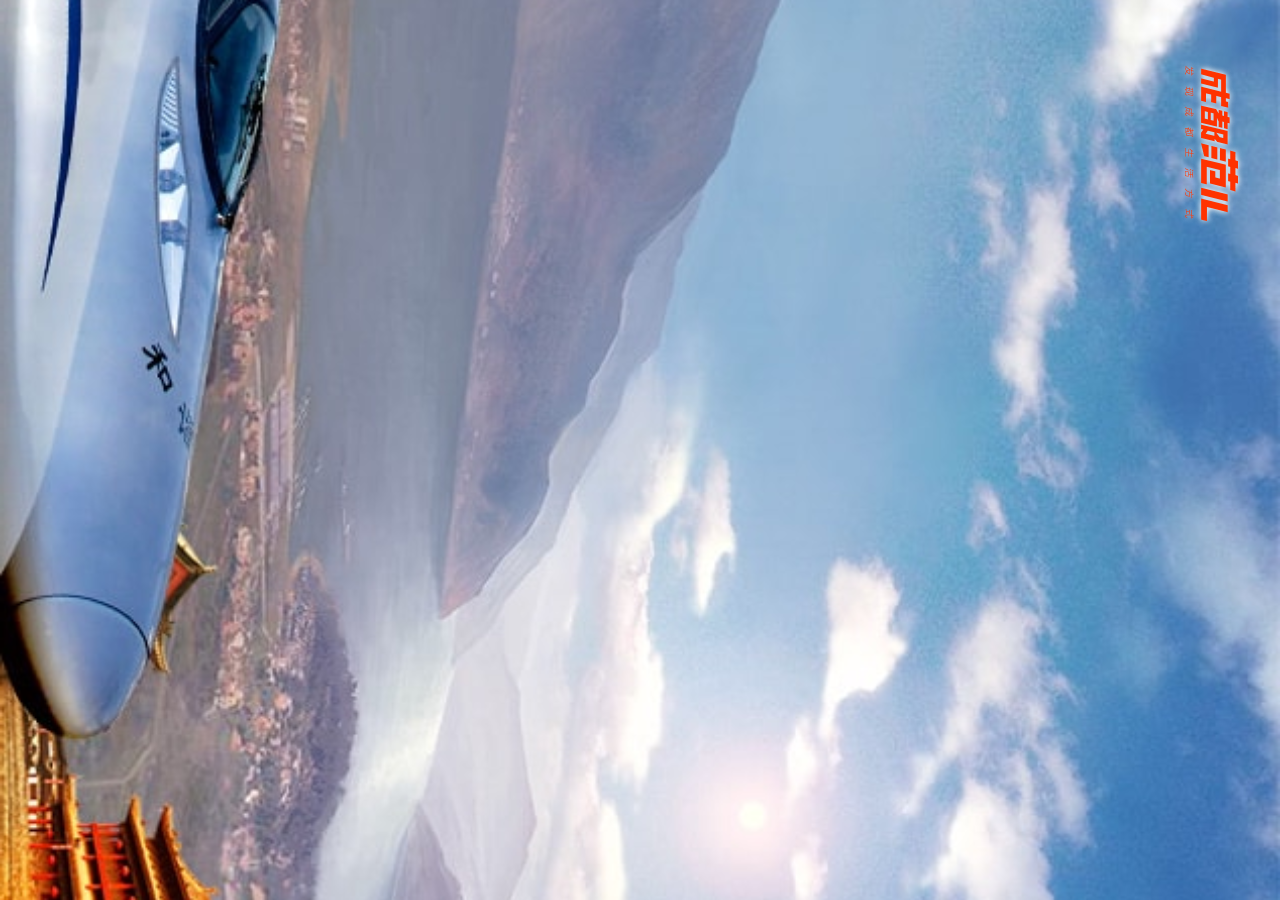
==== spe/xcgt/index.html @ 491442dd "西城高铁，横屏展示" ====
<!DOCTYPE html>
<html>
<head>
	<title>西城高铁</title>
	 <meta http-equiv=Content-Type content="text/html;charset=utf-8">
	<meta name="viewport" content="width=device-width, initial-scale=1, maximum-scale=1">
	<link rel="stylesheet" type="text/css" href="static/styles/style.css?18">
	<script>
	    var deviceWidth = document.documentElement.clientWidth;
	    if(deviceWidth > 750) deviceWidth = 750;
	    document.documentElement.style.fontSize = deviceWidth / 7.5 + 'px';
	</script>

</head>
<body>
	<div id="container" class="r90">
		<div class="prepare-page">
			<div class="inner">
				<!-- <img class="loading" src="./static/images/loading.png"> -->
				<div class="progresstext"></div>
				<div class="progress">
					<div class="progressbar"></div>
				</div>
			</div>
		</div>
		<div class="main-page">
		</div>
	</div>
	<script type="text/html" id="page1">
		<div class="page-1">
			<img src="static/images/cdfer.png" alt="" class="logo">
			<img src="static/images/title.png" alt="" class="title">
			<img src="static/images/xian_title.png" alt="" class="subtitle">
			<a class="start-btn" href="javascript:;"></a>
			<p>抵制不良游戏，拒绝盗版游戏。注意自我保护，谨防受骗上当。适度游戏益脑，沉迷游戏伤身。合理安排时间，享受健康生活。</p>
		</div>
	</script>
	<script type="text/html" id="page2">
		<div class="page-2">
			<div class="panel-box cc">
				<div class="header">点击选择你的交通工具</div>
				<a class="gt" href="javascript:;">高铁</a>
				<a class="hj" href="javascript:;">灰机</a>
			</div>
		</div>
	</script>
	<script type="text/html" id="comfirmTpl">
		<div class="mask">
			<div class="panel-box">
				<div class="header">提示</div>
				<p class="content">[content]</p>
				<!-- <p class="content">确认选择<em>高铁</em>？</p> -->
				<a class="confirm-btn" dataid="[id]" href="javascript:;">确 定</a>
			</div>
		</div>
	</script>
	<script type="text/html" id="page3">
		<div class="page-3">
			<div class="extra-info">
				<img src="static/images/bc.png" alt="bc" class="bc">
				<img src="static/images/zb.png" alt="zb" class="zb">
				<img src="static/images/map.png" alt="map" class="map">
			</div>
			<div class="main-info">
				<p class="war-info">
					剩余 <span class="wi-1">100</span>
					行进 <span class="wi-2">712.8</span><br>	
					物资 <span class="wi-3">90</span>
				</p>
				<div class="status-info">
					<div class="dec"></div>
					<p class="title">离开</p>
					<p class="content">车内人数：<i>100</i></p>
				</div>
			</div>
		</div>
	</script>
	<script type="text/html" id="page4">
		<div class="page-4">
			<div class="extra-info">
				<img src="static/images/bc.png" alt="bc" class="bc">
				<img src="static/images/zb.png" alt="zb" class="zb">
				<img src="static/images/map.png" alt="map" class="map">
			</div>
			<p class="war-info">
				剩余 <span class="wi-1">100</span>
				行进 <span class="wi-2">712.8</span><br>	
				物资 <span class="wi-3">5</span>
			</p>
			<div class="hero-info">
				<div class="inner">
					<div class="progress">
						<div class="progressbar"></div>
						<div class="progresstxt">100/100</div>
					</div>
					<p>《寻秦行动》先锋测试</p>
				</div>
				<img src="static/images/h1.png" alt="hero" class="hero">
			</div>
			<div class="nearby">
				<div class="title">附近</div>
				<ul class="img-list">
					<li>
						<img src="static/images/s1.png" id="10" alt="s1">
						<strong>凉皮</strong>初级食品
					</li>
					<li>
						<img src="static/images/s2.png"  id="10" alt="s2">
						<strong>胡辣汤</strong>初级食品
					</li>
					<li>
						<img src="static/images/s3.png" id="40" alt="s3">
						<strong>肉夹馍</strong>中级食品
					</li>
					<li>
						<img src="static/images/s4.png" id="80" alt="s4">
						<strong>羊肉泡馍</strong>高级食品
					</li>
					<li>
						<img src="static/images/s5.png" id="40" alt="s5">
						<strong>岐山哨子面</strong>中级食品
					</li>
				</ul>
			</div>
			<div class="show-box">
				<div class="eat-box">
					<img  class="hide" src="static/images/s1.png" id="" alt="美食">
					<div class="mask hide"></div>
				</div>
				<div class="start-tip hide">
					<img class="st1" src="static/images/d1.png" alt="d1">
				</div>
				<div class="mask tips-mask">
					<p class="tips">经过长途跋涉你已顺利进入西安市区</p>
				</div>
			</div>
			
		</div>
	</script>
	<script type="text/html" id="resultTpl">
		<div class="result-box">
			<img src="static/images/title1.png" alt="a" class="logo">
			<div class="title">第[score]名</div>
			<p>本场人数100</p>
			<p>
				<strong>[content]</strong>
			</p>
			<div class="tool-box">
				<a href="/spe/2017xunqin/index.php">再玩一次</a>
				<a href="javascript:;" class="share-btn">立即分享</a>
			</div>
		</div>
	</script>
	<script type="text/html" id="noticeTpl">
		<div class="notice-box">
			<ul class="notice-list">
				<!-- <li>aaa <img src="static/images/i1.png" alt="i1"> bbb - 第98名产生</li> -->
			</ul>
		</div>
	</script>
	<script type="text/javascript" src="static/scripts/zepto.min.js"></script>
	<script type="text/javascript" src="static/scripts/preLoader.js"></script>
	<script type="text/javascript" src="static/scripts/data.js"></script>
	<script type="text/javascript" src="static/scripts/fx.js"></script>
	<script type="text/javascript" src="static/scripts/main.js?18"></script>
	<script src="http://res.wx.qq.com/open/js/jweixin-1.2.1.js"></script>
	<script src="http://wx.hxpic.com/Common/js/TJDate.js"></script>
	<script>
	TJData.config({
	    h5_id: '5a17f7d78ac196003d39ffe7',
	    init: 'init'
	});
	$.post('http://wx.hxpic.com/wxshare_cdfer.php', {"url": window.location.href}, function (res) {
	    wx.config({
	        appId: res.appId,
	        timestamp: res.timestamp,
	        nonceStr: res.nonceStr,
	        signature: res.signature,
	        //debug    : true,
	        jsApiList: ['onMenuShareTimeline', 'onMenuShareAppMessage', 'onMenuShareWeibo', 'onMenuShareQQ', 'showOptionMenu',  'showMenuItems','showAllNonBaseMenuItem']
	    });
	    wx.ready(function () {
	        var shareData = {
	            title: '西城高铁标题',
	            desc: '西城高铁描述！',
	            link: 'http://wx.hxpic.com/spe/2017xunqin/index.php',
	            imgUrl: 'http://wx.hxpic.com/spe/well/static/images/share.png'
	        };
	        //获取网络类型
	        wx.getNetworkType({
	            success: function (res) {
	                TJData.config({
	                    h5_id: '5a17f7d78ac196003d39ffe7',
	                    networkType: res.networkType
	                });
	            }, fail: function (res) {
	            }
	        });
	        wx.onMenuShareTimeline({
	            title: shareData.title,
	            desc: shareData.desc,
	            link: TJData.shareLink(shareData.link),
	            imgUrl: shareData.imgUrl,
	            success: TJData.shareTimeline
	        });
	        wx.onMenuShareAppMessage({
	            title: shareData.title,
	            desc: shareData.desc,
	            link: TJData.shareLink(shareData.link),
	            imgUrl: shareData.imgUrl,
	            success: TJData.shareAppMessage
	        });
	    });
	}, 'json');
	</script>
</body>
</html>
---- spe/xcgt/static/styles/style.css ----
html, body,
h1, h2, h3, h4, h5, h6,
ul, li, header,
input, button,
p {
  margin: 0;
  padding: 0; }

ul {
  list-style: none; }

em, i {
  font-style: normal; }

a, input, button {
  outline: none;
  border: 0; }

a {
  text-decoration: none; }
  a:hover {
    cursor: pointer; }

img {
  display: block;
  border: 0; }

body {
  width: 100%;
  height: 100%;
  font-size: .26rem;
  color: #333; }

.clearfix:before, .clearfix:after {
  display: block;
  content: '';
  clear: both;
  font-size: 0;
  position: relative; }

.prepare-page, .main-page {
  width: 100%;
  height: 100%;
  overflow: hidden;
  position: absolute;
  z-index: 100;
  top: 0;
  left: 0; }
  .prepare-page .inner, .main-page .inner {
    position: relative; }

/* preloader css */
.prepare-page {
  z-index: 110;
  background: #fff;
  text-align: center; }
  .prepare-page .inner {
    position: absolute;
    top: 45%;
    left: 0;
    width: 100%; }
  .prepare-page .loading {
    margin: -.5rem auto 0;
    width: 3.4rem; }
  .prepare-page .progress {
    margin: 1rem auto;
    width: 3rem;
    height: .1rem;
    border-radius: .1rem;
    background-color: #c2c2c2; }
  .prepare-page .progressbar {
    height: 100%;
    width: 0;
    background-color: #7b9c20; }

@-webkit-keyframes moveFromTop {
  from {
    -webkit-transform: translateY(-100%); }
  to {
    opacity: 1; } }

@keyframes moveFromTop {
  from {
    -webkit-transform: translateY(-100%);
    transform: translateY(-100%); }
  to {
    opacity: 1; } }

@-webkit-keyframes moveFromBottom {
  from {
    -webkit-transform: translateY(100%); }
  to {
    opacity: 1; } }

@keyframes moveFromBottom {
  from {
    -webkit-transform: translateY(100%);
    transform: translateY(100%); }
  to {
    opacity: 1; } }

@-webkit-keyframes moveFromRight {
  from {
    -webkit-transform: translateX(100%); }
  to {
    opacity: 1; } }

@keyframes moveFromRight {
  from {
    -webkit-transform: translateX(100%);
    transform: translateX(100%); }
  to {
    opacity: 1; } }

@-webkit-keyframes moveFromLeft {
  from {
    -webkit-transform: translateX(-100%); }
  to {
    opacity: 1; } }

@keyframes moveFromLeft {
  from {
    -webkit-transform: translateX(-100%);
    transform: translateX(-100%); }
  to {
    opacity: 1; } }

@-webkit-keyframes rotateSlideIn {
  0%, 25% {
    opacity: .5;
    -webkit-transform: translateZ(-500px) translateX(200%); }
  75% {
    opacity: .5;
    -webkit-transform: translateZ(-500px); }
  100% {
    opacity: 1;
    -webkit-transform: translateZ(0) translateX(0); } }

@keyframes rotateSlideIn {
  0%, 25% {
    opacity: .5;
    -webkit-transform: translateZ(-500px) translateX(200%);
    transform: translateZ(-500px) translateX(200%); }
  75% {
    opacity: .5;
    -webkit-transform: translateZ(-500px);
    transform: translateZ(-500px); }
  100% {
    opacity: 1;
    -webkit-transform: translateZ(0) translateX(0);
    transform: translateZ(0) translateX(0); } }

@-webkit-keyframes rotateit {
  from {
    -webkit-transform: rotate(90deg); }
  to {
    -webkit-transform: rotate(-90deg); } }

@keyframes rotateit {
  from {
    -webkit-transform: rotate(90deg);
            transform: rotate(90deg); }
  to {
    -webkit-transform: rotate(-90deg);
            transform: rotate(-90deg); } }

@-webkit-keyframes bling {
  0% {
    box-shadow: inset 0 0 2.88rem 0 rgba(181, 0, 0, 0.64); }
  50% {
    box-shadow: inset 0 0 2.88rem 0 rgba(181, 0, 0, 0.4); }
  100% {
    box-shadow: inset 0 0 2.88rem 0 rgba(181, 0, 0, 0.64); } }

@keyframes bling {
  0% {
    box-shadow: inset 0 0 2.88rem 0 rgba(181, 0, 0, 0.64); }
  50% {
    box-shadow: inset 0 0 2.88rem 0 rgba(181, 0, 0, 0.4); }
  100% {
    box-shadow: inset 0 0 2.88rem 0 rgba(181, 0, 0, 0.64); } }

@-webkit-keyframes ifade {
  from { }
  to {
    bottom: .5rem;
    opacity: 0; } }

@keyframes ifade {
  from { }
  to {
    bottom: .5rem;
    opacity: 0; } }

html, body {
  position: relative;
  width: 100%;
  height: 100%;
  color: #fff;
  font-size: .24rem;
  line-height: 1.5; }

.prepare-page {
  /*display: none;*/
  color: #f17b07;
  font-size: .4rem; }
  .prepare-page .progress {
    margin: .1rem auto;
    background-color: #c2c2c2; }
  .prepare-page .progressbar {
    background-color: #f17b07; }

.r90 {
  -webkit-transform: rotate(90deg);
  transform: rotate(90deg); }

.main-page, .page-1, .page-2, .page-3, .page-4, .mask, .result-box, .or-tip {
  position: relative;
  width: 100%;
  height: 100%; }

/* main page */
#container {
  position: absolute;
  /*width: 1220px;*/
  width: 1334px;
  height: 750px;
  left: 50%;
  top: 50%;
  margin: -375px 0 0 -667px;
  overflow: hidden; }

.page-1 {
  background: url("../images/bg1.jpg") center center no-repeat;
  background-size: cover; }
  .page-1 img, .page-1 .start-btn {
    position: absolute;
    left: 50%;
    top: 50%; }
  .page-1 .bg {
    width: 100%;
    -webkit-transform: translate(-50%);
            transform: translate(-50%); }
  .page-1 .logo {
    width: 1.68rem;
    left: .6rem;
    top: .35rem; }
  .page-1 .title, .page-1 .subtitle, .page-1 .start-btn, .page-1 p {
    opacity: 0; }
  .page-1 .title {
    width: 5.61rem;
    margin-left: -2.8rem;
    margin-top: -2rem;
    -webkit-animation: rotateSlideIn .4s ease-in forwards;
    animation: rotateSlideIn .4s ease-in forwards; }
  .page-1 .subtitle {
    width: 6.4rem;
    margin-left: -3.2rem;
    margin-top: -.4rem;
    -webkit-animation: rotateSlideIn .4s .2s ease-in forwards;
    animation: rotateSlideIn .4s .2s ease-in forwards; }
  .page-1 .start-btn {
    display: block;
    width: 2.37rem;
    height: .77rem;
    margin-left: -1.2rem;
    margin-top: .4rem;
    background: url("../images/start_btn.png") 0 0 no-repeat;
    background-size: 2.37rem;
    -webkit-animation: moveFromBottom .4s .8s ease-in forwards;
    animation: moveFromBottom .4s .8s ease-in forwards; }
  .page-1 p {
    padding: 0 .5rem;
    position: absolute;
    left: 0;
    bottom: .2rem;
    font-size: .2rem;
    color: #fff;
    left: 0;
    bottom: .1rem;
    -webkit-animation: moveFromBottom .4s 1.2s ease-in forwards;
    animation: moveFromBottom .4s 1.2s ease-in forwards; }

.page-2 {
  color: #333;
  background: url("../images/bg1.jpg") 0 0 no-repeat;
  background-size: 100% 100%; }
  .page-2 .cc {
    width: 8.5rem;
    height: 5rem;
    background: rgba(0, 0, 0, 0.5) url("../images/p1.png") center 1rem no-repeat;
    background-size: 6rem; }
    .page-2 .cc a {
      position: absolute;
      left: 50%;
      top: 50%;
      margin-top: .8rem;
      margin-left: 1.2rem;
      display: block;
      width: 2rem;
      height: 1.7rem;
      line-height: 20;
      overflow-y: hidden;
      /*background: rgba(233,0 , 0, .5);*/ }
      .page-2 .cc a.gt {
        margin-left: -3.6rem; }
  .page-2 .header {
    height: .7rem;
    line-height: .7rem;
    text-align: center;
    background-image: linear-gradient(0deg, #a6acad 0%, #ccced0 100%); }

.panel-box {
  width: 4rem;
  height: 3.5rem;
  position: absolute;
  left: 50%;
  top: 50%;
  -webkit-transform: translate(-50%, -50%);
          transform: translate(-50%, -50%);
  background-color: rgba(255, 255, 255, 0.8);
  border: 1px solid #87898f;
  box-shadow: 0px 0px 43px 0px rgba(0, 0, 0, 0.44); }
  .panel-box .content {
    text-align: center;
    padding: .5rem .45rem; }
    .panel-box .content em {
      color: #f00; }

.page-3 {
  background: url("../images/bg2.jpg") 0 0 no-repeat;
  background-size: 100% 100%; }

.page-4 {
  background: url("../images/bg3.jpg") 0 0 no-repeat;
  background-size: 100% 100%; }
  .page-4.bling {
    -webkit-animation: bling 3s ease-in infinite;
    animation: bling 3s ease-in infinite; }
  .page-4 .mask {
    text-align: center;
    font-size: .32rem;
    background-color: rgba(0, 0, 0, 0.8); }
    .page-4 .mask p {
      position: absolute;
      left: 50%;
      top: 50%;
      padding: 1rem 0;
      -webkit-transform: translate(-50%, -50%);
              transform: translate(-50%, -50%); }

.start-tip img {
  position: absolute; }

.start-tip .st1 {
  width: 3.88rem;
  left: 1.3rem;
  top: 1.7rem; }

.start-tip .st2 {
  width: 7.61rem;
  left: 3.1rem;
  top: 1.5rem; }

.start-tip .st3 {
  width: 6.27rem;
  right: 0;
  top: 1.55rem; }

.nearby {
  position: absolute;
  top: 1.2rem;
  right: 2.55rem;
  width: 2.45rem; }
  .nearby .title {
    height: .35rem;
    text-align: center;
    color: #dd9443;
    background-color: #030303; }

.img-list li {
  position: relative;
  height: .7rem;
  padding: .05rem .1rem;
  display: block;
  margin-bottom: 1px;
  color: #59594f;
  text-align: right;
  background-color: rgba(255, 255, 255, 0.6); }
  .img-list li img {
    position: absolute;
    left: 0;
    top: 0;
    width: .8rem;
    background-color: rgba(255, 255, 255, 0.6); }
  .img-list li strong {
    display: block;
    color: #000; }

.eat-box {
  position: absolute;
  top: 3rem;
  right: .05rem;
  width: .8rem;
  height: .8rem;
  overflow: hidden;
  line-height: .8rem;
  text-align: center;
  font-size: .32rem;
  border: .03rem solid #e3e2c4;
  background-color: rgba(0, 0, 0, 0.5); }
  .eat-box img {
    width: .8rem; }

.show-box {
  /*@extend %full;
	position: absolute;
	left: 0;top: 0;*/ }

.notice-box {
  width: 4rem;
  height: .6rem;
  overflow-y: hidden;
  position: absolute;
  left: .15rem;
  bottom: 4.5rem;
  z-index: 5; }

.notice-list {
  position: relative;
  transition: height .5s; }
  .notice-list li {
    display: block;
    line-height: .24rem;
    font-size: .2rem;
    text-align: center;
    white-space: nowrap;
    margin-bottom: .05rem;
    background-color: rgba(0, 0, 0, 0.2); }
    .notice-list li:nth-child(1) {
      opacity: .5; }
    .notice-list li img {
      display: inline-block;
      width: .94rem;
      vertical-align: middle; }

.hero-info {
  width: 3.2rem;
  position: absolute;
  bottom: 0;
  left: 50%;
  -webkit-transform: translate(-50%, 0);
          transform: translate(-50%, 0);
  text-align: center; }
  .hero-info .inner {
    position: relative;
    z-index: 10;
    padding-top: .58rem;
    background: url("../images/p4.png") center 0 no-repeat;
    background-size: 3.21rem; }
  .hero-info .progress {
    width: 100%;
    position: relative;
    height: .3rem;
    line-height: .32rem;
    border: 1px solid #f04125; }
    .hero-info .progress i {
      display: inline-block;
      color: #3ee212;
      font-size: .4rem;
      position: absolute;
      left: 110%;
      bottom: 0;
      -webkit-animation: ifade 1s ease-in forwards;
      animation: ifade 1s ease-in forwards; }
  .hero-info .progressbar {
    width: 100%;
    height: 100%;
    background-color: #f04125; }
  .hero-info .progresstxt {
    width: 100%;
    height: 100%;
    position: absolute;
    left: 0;
    top: 0; }
  .hero-info .hero {
    position: absolute;
    z-index: 5;
    left: -.8rem;
    bottom: 0;
    width: 1.92rem; }

.war-info {
  display: inline-block;
  padding: .15rem .2rem; }
  .war-info span:nth-child(1) {
    display: inline-block;
    width: .6rem; }

.status-info {
  position: absolute;
  left: 50%;
  top: 50%;
  width: 3rem;
  margin-left: -1.5rem; }
  .status-info .title, .status-info .dec {
    width: .78rem;
    height: .78rem; }
  .status-info .dec {
    position: absolute;
    left: 0;
    top: 0;
    background: url("../images/p3.png") 0 0 no-repeat;
    background-size: .78rem;
    transition: -webkit-transform .5s;
    transition: transform .5s;
    transition: transform .5s, -webkit-transform .5s;
    -webkit-transform: rotate(90deg);
    transform: rotate(90deg);
    -webkit-animation: rotateit 1s ease-in infinite;
    animation: rotateit 1s ease-in infinite; }
  .status-info .title {
    line-height: .78rem;
    text-align: center;
    position: relative;
    z-index: 10; }
  .status-info .content {
    position: absolute;
    left: .65rem;
    top: .11rem;
    height: .55rem;
    width: 2.17rem;
    line-height: .55rem;
    text-align: center;
    background: url("../images/p2.png") center right no-repeat;
    background-size: 2.17rem; }

.extra-info img {
  position: absolute; }

.extra-info .bc {
  width: .44rem;
  left: 2.8rem;
  top: .1rem; }

.extra-info .zb {
  width: 3.01rem;
  top: .05rem;
  left: 50%;
  -webkit-transform: translate(-50%, 0);
          transform: translate(-50%, 0); }

.extra-info .map {
  width: 2.29rem;
  right: 0;
  top: 0; }

.confirm-btn {
  display: block;
  width: 1.9rem;
  height: .67rem;
  margin: 0 auto;
  line-height: .67rem;
  text-align: center;
  color: #333;
  background: url("../images/btn1.png") 0 0 no-repeat;
  background-size: 1.9rem; }

.mask {
  position: absolute;
  left: 0;
  top: 0;
  background-color: rgba(0, 0, 0, 0.5); }

.result-box {
  position: absolute;
  left: 0;
  top: 0;
  z-index: 10;
  text-align: center;
  background-color: rgba(0, 0, 0, 0.8); }
  .result-box .logo {
    width: 2.46rem;
    position: absolute;
    right: .5rem;
    top: .3rem; }
  .result-box .title {
    padding-top: 1.5rem;
    font-size: .7rem;
    color: #f7cb06; }
  .result-box strong {
    display: block;
    margin: .4rem auto 1rem;
    font-size: .34rem;
    color: #da6c17; }
  .result-box .tool-box a {
    display: inline-block;
    width: 1.9rem;
    height: .67rem;
    margin: 0 .75rem;
    color: #333;
    line-height: .67rem;
    background: url("../images/btn1.png") 0 0 no-repeat;
    background-size: 1.9rem; }
    .result-box .tool-box a:nth-child(2) {
      background: url("../images/btn2.png") 0 0 no-repeat;
      background-size: 1.9rem; }
  .result-box .share-img {
    width: 100%; }
  .result-box .save-img {
    width: 3.93rem;
    position: absolute;
    left: 50%;
    bottom: .3;
    margin-left: -2rem; }

.or-tip {
  position: absolute;
  left: 0;
  top: 0;
  z-index: 100;
  background-color: rgba(0, 0, 0, 0.8); }
  .or-tip img {
    widows: 2.85rem;
    position: absolute;
    left: 50%;
    top: 50%;
    -webkit-transform: translate(-50%, -50%);
            transform: translate(-50%, -50%); }

.hide {
  display: none; }
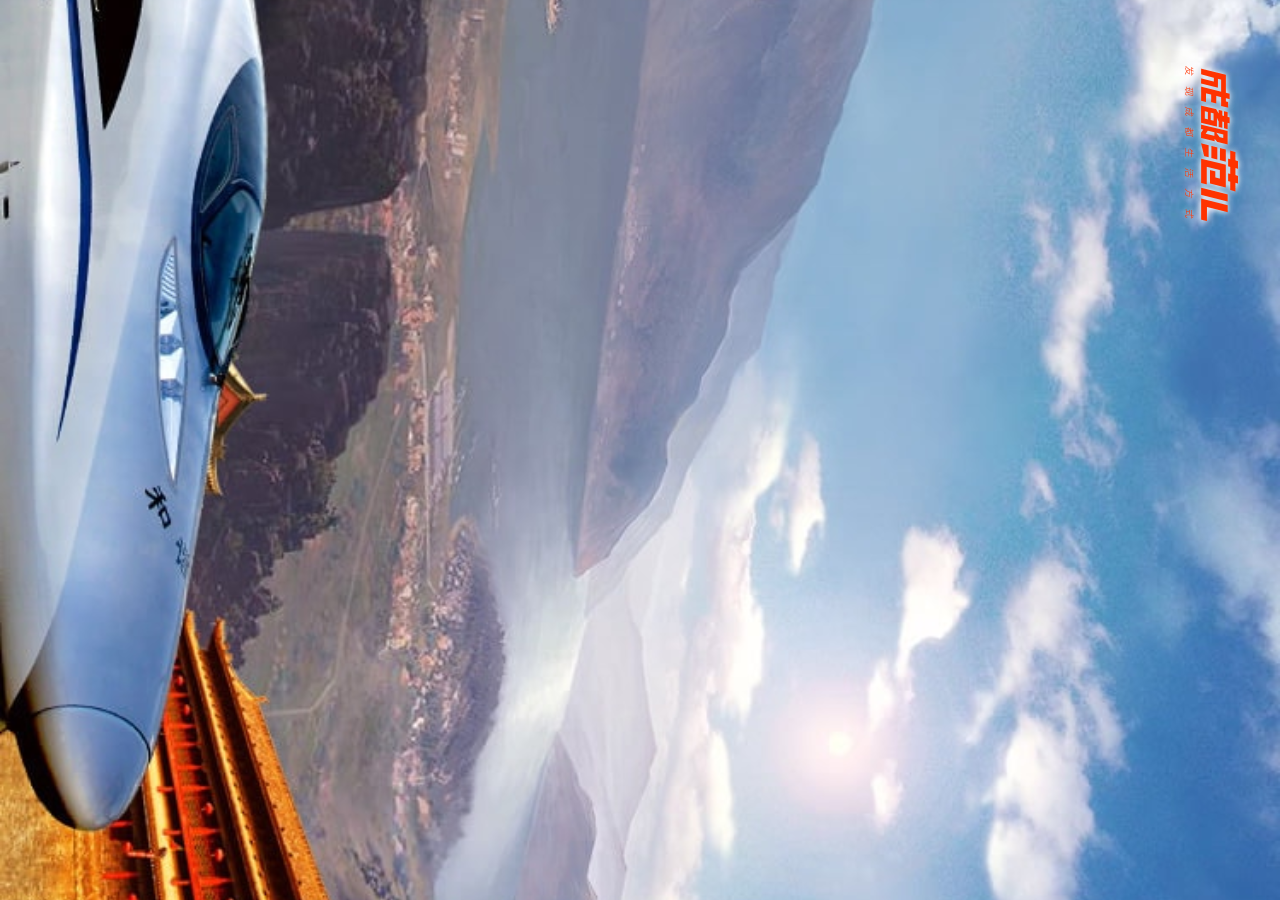
==== commit bdcad23f: "更改局部游戏方式" ====
--- a/spe/xcgt/index.html
+++ b/spe/xcgt/index.html
@@ -4,7 +4,7 @@
 	<title>西城高铁</title>
 	 <meta http-equiv=Content-Type content="text/html;charset=utf-8">
 	<meta name="viewport" content="width=device-width, initial-scale=1, maximum-scale=1">
-	<link rel="stylesheet" type="text/css" href="static/styles/style.css?18">
+	<link rel="stylesheet" type="text/css" href="static/styles/style.css?2018">
 	<script>
 	    var deviceWidth = document.documentElement.clientWidth;
 	    if(deviceWidth > 750) deviceWidth = 750;
@@ -13,14 +13,17 @@
 
 </head>
 <body>
+<audio id="audio1" class="audio" src="./static/mp3/bg.mp3" autoplay="autoplay" preload="auto" loop hidden="true"></audio>
+<audio id="audio2" class="audio" src="./static/mp3/train.mp3" preload="auto" loop hidden="true"></audio>
+<audio id="audio3" class="audio" src="./static/mp3/pickup.mp3" preload="auto" loop hidden="true"></audio>
 	<div id="container" class="r90">
 		<div class="prepare-page">
 			<div class="inner">
-				<!-- <img class="loading" src="./static/images/loading.png"> -->
-				<div class="progresstext"></div>
-				<div class="progress">
+				<img class="loading" src="./static/images/loading.gif">
+				<div class="progresstext">加载中···</div>
+				<!-- <div class="progress">
 					<div class="progressbar"></div>
-				</div>
+				</div> -->
 			</div>
 		</div>
 		<div class="main-page">
@@ -97,36 +100,7 @@
 				</div>
 				<img src="static/images/h1.png" alt="hero" class="hero">
 			</div>
-			<div class="nearby">
-				<div class="title">附近</div>
-				<ul class="img-list">
-					<li>
-						<img src="static/images/s1.png" id="10" alt="s1">
-						<strong>凉皮</strong>初级食品
-					</li>
-					<li>
-						<img src="static/images/s2.png"  id="10" alt="s2">
-						<strong>胡辣汤</strong>初级食品
-					</li>
-					<li>
-						<img src="static/images/s3.png" id="40" alt="s3">
-						<strong>肉夹馍</strong>中级食品
-					</li>
-					<li>
-						<img src="static/images/s4.png" id="80" alt="s4">
-						<strong>羊肉泡馍</strong>高级食品
-					</li>
-					<li>
-						<img src="static/images/s5.png" id="40" alt="s5">
-						<strong>岐山哨子面</strong>中级食品
-					</li>
-				</ul>
-			</div>
 			<div class="show-box">
-				<div class="eat-box">
-					<img  class="hide" src="static/images/s1.png" id="" alt="美食">
-					<div class="mask hide"></div>
-				</div>
 				<div class="start-tip hide">
 					<img class="st1" src="static/images/d1.png" alt="d1">
 				</div>
@@ -134,7 +108,7 @@
 					<p class="tips">经过长途跋涉你已顺利进入西安市区</p>
 				</div>
 			</div>
-			
+			<div class="food-box"></div>
 		</div>
 	</script>
 	<script type="text/html" id="resultTpl">
@@ -162,12 +136,12 @@
 	<script type="text/javascript" src="static/scripts/preLoader.js"></script>
 	<script type="text/javascript" src="static/scripts/data.js"></script>
 	<script type="text/javascript" src="static/scripts/fx.js"></script>
-	<script type="text/javascript" src="static/scripts/main.js?18"></script>
+	<script type="text/javascript" src="static/scripts/main.js?2018"></script>
 	<script src="http://res.wx.qq.com/open/js/jweixin-1.2.1.js"></script>
 	<script src="http://wx.hxpic.com/Common/js/TJDate.js"></script>
 	<script>
 	TJData.config({
-	    h5_id: '5a17f7d78ac196003d39ffe7',
+	    h5_id: '5a1fdee8475afa00321d350a',
 	    init: 'init'
 	});
 	$.post('http://wx.hxpic.com/wxshare_cdfer.php', {"url": window.location.href}, function (res) {
@@ -181,16 +155,16 @@
 	    });
 	    wx.ready(function () {
 	        var shareData = {
-	            title: '西城高铁标题',
-	            desc: '西城高铁描述！',
+	            title: '大吉大利，西安吃鸡',
+	            desc: '指挥官：小伙子，你已顺利从成都到了西安，【生存】就是你最大的任务',
 	            link: 'http://wx.hxpic.com/spe/2017xunqin/index.php',
-	            imgUrl: 'http://wx.hxpic.com/spe/well/static/images/share.png'
+	            imgUrl: 'http://wx.hxpic.com/spe/2017xunqin/static/images/share.jpg'
 	        };
 	        //获取网络类型
 	        wx.getNetworkType({
 	            success: function (res) {
 	                TJData.config({
-	                    h5_id: '5a17f7d78ac196003d39ffe7',
+	                    h5_id: '5a1fdee8475afa00321d350a',
 	                    networkType: res.networkType
 	                });
 	            }, fail: function (res) {
--- a/spe/xcgt/static/styles/style.css
+++ b/spe/xcgt/static/styles/style.css
@@ -192,6 +192,16 @@
     bottom: .5rem;
     opacity: 0; } }
 
+@-webkit-keyframes p4i {
+  from { }
+  to {
+    top: 13rem; } }
+
+@keyframes p4i {
+  from { }
+  to {
+    top: 13rem; } }
+
 html, body {
   position: relative;
   width: 100%;
@@ -202,13 +212,16 @@
 
 .prepare-page {
   /*display: none;*/
-  color: #f17b07;
-  font-size: .4rem; }
+  color: #fff;
+  font-size: .4rem;
+  background: #000; }
+  .prepare-page .loading {
+    width: 1.2rem; }
   .prepare-page .progress {
     margin: .1rem auto;
-    background-color: #c2c2c2; }
+    background-color: #ccc; }
   .prepare-page .progressbar {
-    background-color: #f17b07; }
+    background-color: #fff; }
 
 .r90 {
   -webkit-transform: rotate(90deg);
@@ -345,9 +358,18 @@
       position: absolute;
       left: 50%;
       top: 50%;
-      padding: 1rem 0;
+      padding: 5rem 0;
+      width: 100%;
       -webkit-transform: translate(-50%, -50%);
               transform: translate(-50%, -50%); }
+
+.food-box img {
+  width: .93rem;
+  position: absolute;
+  left: 50%;
+  top: 0;
+  -webkit-animation: p4i 3s ease-in forwards;
+  animation: p4i 3s ease-in forwards; }
 
 .start-tip img {
   position: absolute; }
@@ -358,13 +380,13 @@
   top: 1.7rem; }
 
 .start-tip .st2 {
-  width: 7.61rem;
+  width: 7.43rem;
   left: 3.1rem;
   top: 1.5rem; }
 
 .start-tip .st3 {
-  width: 6.27rem;
-  right: 0;
+  width: 3.88rem;
+  left: 45%;
   top: 1.55rem; }
 
 .nearby {
@@ -611,7 +633,7 @@
     width: 3.93rem;
     position: absolute;
     left: 50%;
-    bottom: .3;
+    bottom: .3rem;
     margin-left: -2rem; }
 
 .or-tip {
